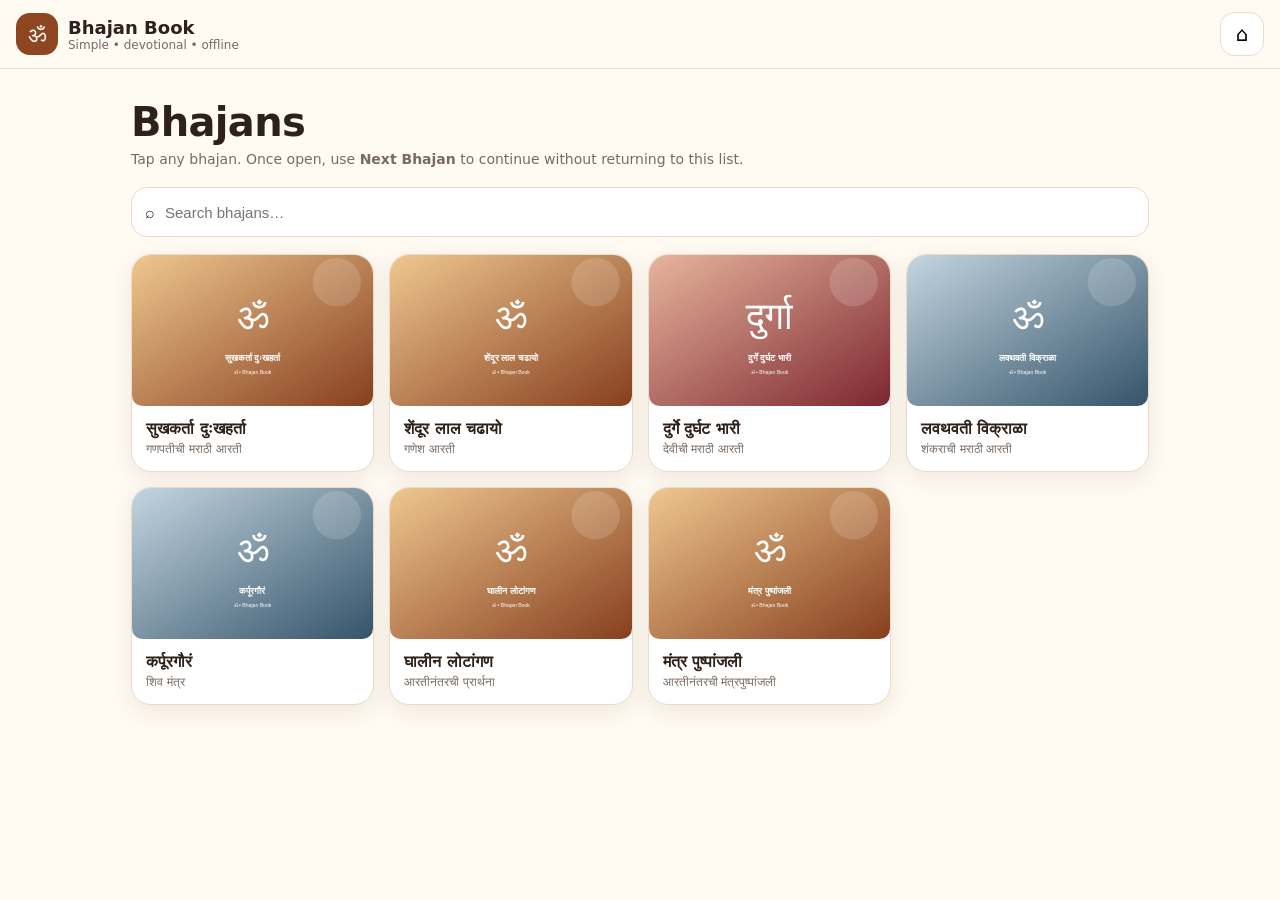
==== android/app/src/main/assets/index.html @ d3264f85 "Bundle Bhajan Book web app into Android APK" ====
<!doctype html>
<html lang="mr">
<head>
<meta charset="utf-8">
<meta name="viewport" content="width=device-width,initial-scale=1,viewport-fit=cover">
<meta name="theme-color" content="#7c3f1d">
<meta name="mobile-web-app-capable" content="yes">
<meta name="apple-mobile-web-app-capable" content="yes">
<meta name="apple-mobile-web-app-status-bar-style" content="default">
<meta name="apple-mobile-web-app-title" content="Bhajan Book">
<link rel="manifest" href="manifest.json">
<title>Bhajan Book</title>
<style>
:root{--bg:#fffaf2;--card:#fff;--text:#2d2119;--muted:#786b61;--accent:#954d22;--border:#eadccc}
*{box-sizing:border-box}
html,body{margin:0;background:var(--bg);color:var(--text);font-family:system-ui,-apple-system,"Segoe UI",sans-serif}
button,a{font:inherit}a{color:inherit;text-decoration:none}
.top{position:sticky;top:0;z-index:20;background:#fffaf2f2;backdrop-filter:blur(12px);border-bottom:1px solid var(--border);padding:12px 16px;display:flex;align-items:center;gap:10px}
.logo{width:42px;height:42px;border-radius:14px;background:#8d461f;color:#fff;display:grid;place-items:center;font-size:22px}
.brand{font-weight:800;font-size:18px}.sub{font-size:12px;color:var(--muted)}
.topHome{margin-left:auto;width:44px;height:44px;border:1px solid var(--border);background:#fff;border-radius:14px;font-size:20px;cursor:pointer}
main{max-width:1050px;margin:auto;padding:22px 16px 35px}.view{display:none}.view.active{display:block}
h1{font-size:clamp(27px,6vw,40px);margin:8px 0 6px;letter-spacing:-.7px}.intro{color:var(--muted);margin:0 0 20px;font-size:14px}
.search{height:50px;background:#fff;border:1px solid var(--border);border-radius:16px;display:flex;align-items:center;padding:0 13px;margin-bottom:17px}.search input{width:100%;border:0;outline:0;background:none;color:var(--text);font-size:15px;margin-left:8px}
.grid{display:grid;grid-template-columns:repeat(auto-fill,minmax(210px,1fr));gap:15px}.card{display:block;background:#fff;border:1px solid var(--border);border-radius:20px;overflow:hidden;box-shadow:0 7px 25px #4d301516;transition:transform .18s;cursor:pointer}.card:hover{transform:translateY(-2px)}.thumb{width:100%;aspect-ratio:16/10;display:block}.body{padding:13px 14px 15px}.title{font-weight:750;font-size:16px}.meta{font-size:12px;color:var(--muted);margin-top:4px}
.reader{max-width:800px;margin:auto}.readerTop{display:flex;align-items:center;gap:10px;margin-bottom:15px}.btn{min-height:44px;border:1px solid var(--border);background:#fff;border-radius:14px;padding:0 14px;color:var(--text);font-weight:700;cursor:pointer}.count{margin-left:auto;color:var(--muted);font-size:13px}
.panel{background:#fff;border:1px solid var(--border);border-radius:23px;overflow:hidden;box-shadow:0 8px 28px #4d301516}.content{padding:23px clamp(18px,5vw,40px) 30px}.content h2{font-size:clamp(26px,6vw,38px);margin:0 0 5px}.content .meta{font-size:13px;margin-bottom:14px}.lyrics{white-space:pre-line;font-family:"Noto Sans Devanagari","Nirmala UI",Mangal,serif;font-size:clamp(19px,3.8vw,24px);line-height:1.62}
.nav{position:sticky;bottom:0;padding:13px 0 calc(10px + env(safe-area-inset-bottom));background:linear-gradient(transparent,var(--bg) 30%);z-index:10}.navrow{display:grid;grid-template-columns:1fr 1.2fr 1fr;gap:8px}.nav button{min-height:52px;border:1px solid var(--border);border-radius:16px;background:#fff;color:var(--text);font-weight:750;cursor:pointer}.nav .next{background:var(--accent);color:#fff;border-color:var(--accent)}.nav button:disabled{opacity:.4;cursor:not-allowed}.hint{text-align:center;color:var(--muted);font-size:11px;margin-top:7px}
@media(max-width:600px){main{padding:14px 12px 24px}.grid{grid-template-columns:repeat(2,minmax(0,1fr));gap:10px}.card{border-radius:16px}.body{padding:10px}.title{font-size:14px}.readerTop{margin-bottom:10px}.content{padding:15px 15px 18px}.content h2{font-size:26px;margin-bottom:3px}.content .meta{margin-bottom:10px}.lyrics{font-size:18px;line-height:1.52}.nav{padding-top:9px}.nav button{font-size:12px;min-height:48px}}
@media(max-width:380px){.grid{grid-template-columns:1fr}}
</style>
</head>
<body>
<header class="top"><div class="logo">ॐ</div><div><div class="brand">Bhajan Book</div><div class="sub">Simple • devotional • offline</div></div><button class="topHome" id="homeBtn" type="button" aria-label="Bhajan list">⌂</button></header>
<main>
<section id="listView" class="view active"><h1>Bhajans</h1><p class="intro">Tap any bhajan. Once open, use <b>Next Bhajan</b> to continue without returning to this list.</p><label class="search">⌕<input id="search" type="search" placeholder="Search bhajans…" autocomplete="off"></label><div id="grid" class="grid"></div></section>
<section id="readerView" class="view"><div class="reader"><div class="readerTop"><button class="btn" id="backBtn" type="button">← All Bhajans</button><span id="count" class="count"></span></div><div class="panel"><div class="content"><h2 id="rtitle"></h2><div id="rmeta" class="meta"></div><div id="lyrics" class="lyrics"></div></div></div><div class="nav"><div class="navrow"><button id="prevBtn" type="button">← Previous</button><button id="nextBtn" class="next" type="button">Next Bhajan →</button><button id="listBtn" type="button">☰ List</button></div><div class="hint">Swipe left/right on the lyrics • Keyboard ← / → also works</div></div></div></section>
</main>
<script>
const bhajans=[{"title":"सुखकर्ता दुःखहर्ता","subtitle":"गणपतीची मराठी आरती","type":"ganesha","lyrics":"सुखकर्ता दुःखहर्ता वार्ता विघ्नाची ।\nनुरवी पुरवी प्रेम कृपा जयाची ॥\nसर्वांगी सुंदर उटी शेंदुराची ।\nकंठी झळके माळ मुक्ताफळांची ॥१॥\n\nजय देव जय देव जय मंगलमूर्ती ।\nदर्शनमात्रे मनकामना पुरती ॥\n\nरत्नखचित फरा तुज गौरीकुमरा ।\nचंदनाची उटी कुंकुमकेशरा ॥\nहिरेजडित मुकुट शोभतो बरा ।\nरुणझुणती नूपुरे चरणीं घागरिया ॥२॥\n\nजय देव जय देव जय मंगलमूर्ती ।\nदर्शनमात्रे मनकामना पुरती ॥\n\nलंबोदर पीतांबर फणीवरबंधना ।\nसरळ सोंड वक्रतुंड त्रिनयना ॥\nदास रामाचा वाट पाहे सदना ।\nसंकटी पावावे निर्वाणी रक्षावे सुरवरवंदना ॥३॥\n\nजय देव जय देव जय मंगलमूर्ती ।\nदर्शनमात्रे मनकामना पुरती ॥"},{"title":"शेंदूर लाल चढायो","subtitle":"गणेश आरती","type":"ganesha","lyrics":"शेंदुर लाल चढायो अच्छा गजमुख को ।\nदोंदिल लाल बिराजे सुत गौरीहर को ॥\nहाथ लिए गुडलड्डू सांई सुरवर को ।\nमहिमा कहे न जाय लागत हूँ पद को ॥१॥\n\nजय जय जी गणराज विद्यासुखदाता ।\nधन्य तुम्हारो दर्शन मेरा मन रमता ॥\n\nअष्टौ सिद्धि दासी संकट को बैरी ।\nविघ्नविनाशन मंगल मूरत अधिकारी ॥\nकोटीसूरजप्रकाश ऐसी छबी तेरी ।\nगंडस्थल मदमस्तक झूले शशिबिहारी ॥२॥\n\nजय जय जी गणराज विद्यासुखदाता ।\nधन्य तुम्हारो दर्शन मेरा मन रमता ॥\n\nभावभगत से कोई शरणागत आवे ।\nसंतत संपत सबही भरपूर पावे ॥\nऐसे तुम महाराज मोको अति भावे ।\nगोसावीनंदन निशिदिन गुण गावे ॥३॥\n\nजय जय जी गणराज विद्यासुखदाता ।\nधन्य तुम्हारो दर्शन मेरा मन रमता ॥"},{"title":"दुर्गे दुर्घट भारी","subtitle":"देवीची मराठी आरती","type":"durga","lyrics":"दुर्गे दुर्घट भारी तुजविण संसारी ।\nअनाथनाथे अंबे करुणा विस्तारी ॥\nवारी वारीं जन्ममरणाते वारी ।\nहारी पडलो आता संकट नीवारी ॥१॥\n\nजय देवी जय देवी महिषासुरमथनी ।\nसुरवरईश्वरवरदे तारक संजीवनी ॥\n\nत्रिभुवनी भुवनी पाहतां तुज ऐसे नाही ।\nचारी श्रमले परंतु न बोलवे काही ॥\nसाही विवाद करितां पडिले प्रवाही ।\nते तूं भक्तालागी पावसि लवलाही ॥२॥\n\nजय देवी जय देवी महिषासुरमथनी ।\nसुरवरईश्वरवरदे तारक संजीवनी ॥\n\nप्रसन्न वदने प्रसन्न होसी निजदासां ।\nक्लेशापासूनि सोडी तोडी भवपाशा ॥\nअंबे तुजवांचून कोण पुरविल आशा ।\nनरहरि तल्लीन झाला पदपंकजलेशा ॥३॥\n\nजय देवी जय देवी महिषासुरमथनी ।\nसुरवरईश्वरवरदे तारक संजीवनी ॥"},{"title":"लवथवती विक्राळा","subtitle":"शंकराची मराठी आरती","type":"shiva","lyrics":"लवथवती विक्राळा ब्रह्मांडी माळा ।\nवीषें कंठ काळा त्रिनेत्रीं ज्वाळा ॥\nलावण्यसुंदर मस्तकीं बाळा ।\nतेथुनियां जल निर्मळ वाहे झुळझुळां ॥१॥\n\nजय देव जय देव जय श्रीशंकरा ।\nआरती ओवाळूं तुज कर्पूरगौरा ॥\n\nकर्पूरगौरा भोळा नयनीं विशाळा ।\nअर्धांगीं पार्वती सुमनांच्या माळा ॥\nविभुतीचें उधळण शितिकंठ नीळा ।\nऐसा शंकर शोभे उमावेल्हाळा ॥२॥\n\nजय देव जय देव जय श्रीशंकरा ।\nआरती ओवाळूं तुज कर्पूरगौरा ॥\n\nदेवीं दैत्य सागरमंथन पै केलें ।\nत्यामाजीं जें अवचित हळाहळ उठिलें ॥\nतें त्वां असुरपणें प्राशन केलें ।\nनीळकंठ नाम प्रसिद्ध झालें ॥३॥\n\nजय देव जय देव जय श्रीशंकरा ।\nआरती ओवाळूं तुज कर्पूरगौरा ॥\n\nव्याघ्रांबर फणिवरधर सुंदर मदनारी ।\nपंचानन मनमोहन मुनिजनसुखकारी ॥\nशतकोटीचें बीज वाचे उच्चारी ।\nरघुकुळटिळक रामदासा अंतरीं ॥४॥\n\nजय देव जय देव जय श्रीशंकरा ।\nआरती ओवाळूं तुज कर्पूरगौरा ॥"},{"title":"कर्पूरगौरं","subtitle":"शिव मंत्र","type":"shiva","lyrics":"कर्पूरगौरं करुणावतारं ।\nसंसारसारं भुजगेन्द्रहारम् ॥\nसदावसन्तं हृदयारविन्दे ।\nभवं भवानीसहितं नमामि ॥"},{"title":"घालीन लोटांगण","subtitle":"आरतीनंतरची प्रार्थना","type":"ganesha","lyrics":"घालीन लोटांगण वंदीन चरण ।\nडोळ्यांनी पाहिन रूप तुझे ॥\nप्रेमें आलिंगीन आनंदे पूजीन ।\nभावे ओवाळीन म्हणे नामा ॥१॥\n\nत्वमेव माता च पिता त्वमेव ।\nत्वमेव बंधुश्च सखा त्वमेव ॥\nत्वमेव विद्या द्रविणं त्वमेव ।\nत्वमेव सर्वं मम देवदेव ॥२॥\n\nकायेन वाचा मनसेंद्रियैर्वा ।\nबुद्ध्यात्मना वा प्रकृतिस्वभावात् ॥\nकरोमि यद्यत् सकलं परस्मै ।\nनारायणायेति समर्पयामि ॥३॥\n\nअच्युतं केशवं रामनारायणम् ।\nकृष्णदामोदरं वासुदेवं भजे ॥\nश्रीधरं माधवं गोपिकावल्लभम् ।\nजानकीनायकं रामचंद्रं भजे ॥४॥\n\nहरे राम हरे राम राम राम हरे हरे ।\nहरे कृष्ण हरे कृष्ण कृष्ण कृष्ण हरे हरे ॥\n\nमंगलमूर्ती मोरया ।\nगणपती बाप्पा मोरया ॥"},{"title":"मंत्र पुष्पांजली","subtitle":"आरतीनंतरची मंत्रपुष्पांजली","type":"ganesha","lyrics":"ॐ यज्ञेन यज्ञमयजन्त देवास्तानि धर्माणि प्रथमान्यासन् ।\nते ह नाकं महिमानः सचन्त यत्र पूर्वे साध्याः सन्ति देवाः ॥१॥\n\nॐ राजाधिराजाय प्रसह्यसाहिने ।\nनमो वयं वैश्रवणाय कुर्महे ॥\nस मे कामान् कामकामाय मह्यं ।\nकामेश्वरो वैश्रवणो ददातु ॥\nकुबेराय वैश्रवणाय महाराजाय नमः ॥२॥\n\nॐ स्वस्ति साम्राज्यं भौज्यं स्वाराज्यं ।\nवैराज्यं पारमेष्ठ्यं राज्यं महाराज्यमाधिपत्यमयं ॥\nसमंतपर्यायी स्यात् सार्वभौमः सार्वायुषः ।\nआंतादापरार्धात् पृथिव्यै समुद्रपर्यंताया एकराळिति ॥३॥\n\nतदप्येषः श्लोकोऽभिगीतो ।\nमरुतः परिवेष्टारो मरुतस्यावसन् गृहे ॥\nआविक्षितस्य कामप्रेर्विश्वेदेवाः सभासद इति ॥४॥\n\nॐ एकदन्ताय विद्महे ।\nवक्रतुण्डाय धीमहि ॥\nतन्नो दंती प्रचोदयात् ॥\n\nमंत्रपुष्पांजली समर्पयामि ॥"}];

function esc(s){return String(s).replace(/[&<>"]/g,c=>({"&":"&amp;","<":"&lt;",">":"&gt;",'"':"&quot;"}[c]))}
function thumb(type,title){const p={ganesha:["#efc78f","#873f1e","ॐ"],durga:["#e7b59c","#7d2630","दुर्गा"],shiva:["#c3d5e0","#35546a","ॐ"]}[type]||["#efc78f","#873f1e","ॐ"];const svg='<svg xmlns="http://www.w3.org/2000/svg" viewBox="0 0 800 500"><defs><linearGradient id="g" x1="0" y1="0" x2="1" y2="1"><stop stop-color="'+p[0]+'"/><stop offset="1" stop-color="'+p[1]+'"/></linearGradient></defs><rect width="800" height="500" rx="35" fill="url(#g)"/><circle cx="680" cy="90" r="80" fill="#fff" opacity=".15"/><text x="400" y="245" text-anchor="middle" font-size="125" font-family="serif" fill="#fff">'+p[2]+'</text><text x="400" y="350" text-anchor="middle" font-size="31" font-family="Arial" font-weight="700" fill="#fff">'+esc(title)+'</text><text x="400" y="395" text-anchor="middle" font-size="17" font-family="Arial" fill="#fff">ॐ • Bhajan Book</text></svg>';return "data:image/svg+xml;charset=UTF-8,"+encodeURIComponent(svg)}

const listView=document.getElementById("listView"),readerView=document.getElementById("readerView"),grid=document.getElementById("grid"),search=document.getElementById("search");let current=0;
function renderList(){const q=search.value.trim().toLowerCase();grid.innerHTML="";bhajans.forEach((b,i)=>{if(q&&!((b.title+" "+b.subtitle).toLowerCase().includes(q)))return;const a=document.createElement("a");a.className="card";a.href="#b"+i;a.innerHTML='<img class="thumb" src="'+thumb(b.type,b.title)+'" alt="'+esc(b.title)+'"><div class="body"><div class="title">'+esc(b.title)+'</div><div class="meta">'+esc(b.subtitle)+'</div></div>';grid.appendChild(a)})}
function openReader(i){current=i;const b=bhajans[i];document.getElementById("rtitle").textContent=b.title;document.getElementById("rmeta").textContent=b.subtitle;document.getElementById("lyrics").textContent=b.lyrics;document.getElementById("count").textContent=(i+1)+" / "+bhajans.length;document.getElementById("prevBtn").disabled=i===0;document.getElementById("nextBtn").disabled=i===bhajans.length-1;listView.classList.remove("active");readerView.classList.add("active");window.scrollTo(0,0)}
function showHash(){const m=location.hash.match(/^#b(\d+)$/);if(m){const i=Number(m[1]);if(i>=0&&i<bhajans.length)openReader(i);else location.hash=""}else{readerView.classList.remove("active");listView.classList.add("active");window.scrollTo(0,0)}}
function go(delta){const i=current+delta;if(i>=0&&i<bhajans.length)location.hash="#b"+i}
document.getElementById("homeBtn").onclick=()=>location.hash="";document.getElementById("backBtn").onclick=()=>location.hash="";document.getElementById("listBtn").onclick=()=>location.hash="";document.getElementById("prevBtn").onclick=()=>go(-1);document.getElementById("nextBtn").onclick=()=>go(1);search.oninput=renderList;window.addEventListener("hashchange",showHash);
let sx=0;document.getElementById("lyrics").addEventListener("touchstart",e=>sx=e.changedTouches[0].screenX,{passive:true});document.getElementById("lyrics").addEventListener("touchend",e=>{const d=e.changedTouches[0].screenX-sx;if(Math.abs(d)>70)go(d<0?1:-1)},{passive:true});
document.addEventListener("keydown",e=>{if(!readerView.classList.contains("active"))return;if(e.key==="ArrowRight")go(1);if(e.key==="ArrowLeft")go(-1);if(e.key==="Escape")location.hash=""});renderList();showHash();
</script>
<script>if("serviceWorker"in navigator){window.addEventListener("load",()=>navigator.serviceWorker.register("./sw.js"))}</script>
</body></html>
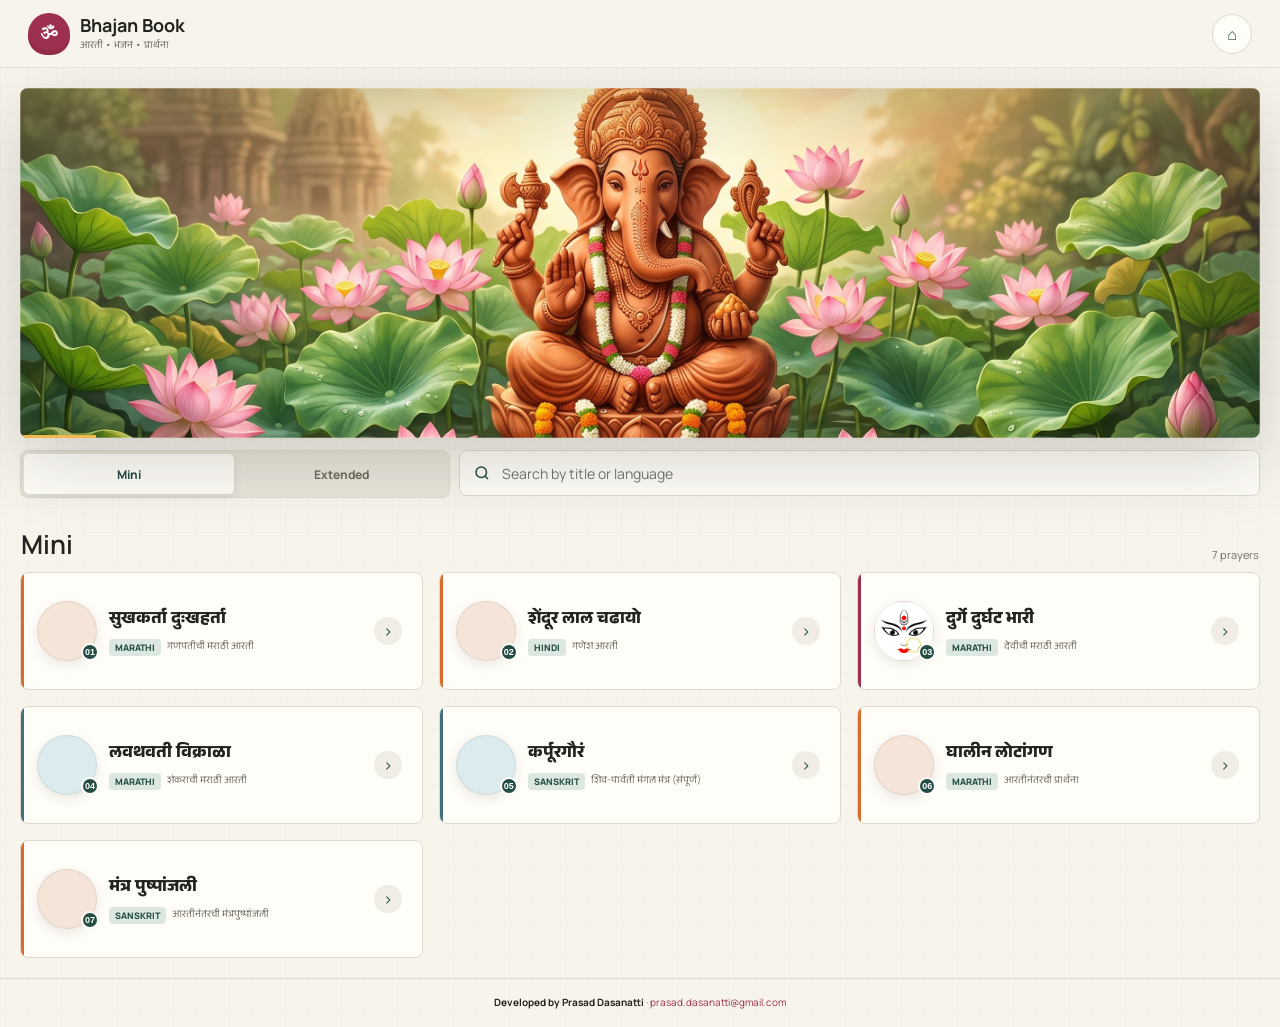
==== commit f1fdd52e: "revamped the UI/UX" ====
--- a/android/app/src/main/assets/index.html
+++ b/android/app/src/main/assets/index.html
@@ -1,55 +1,83 @@
 <!doctype html>
 <html lang="mr">
-<head>
-<meta charset="utf-8">
-<meta name="viewport" content="width=device-width,initial-scale=1,viewport-fit=cover">
-<meta name="theme-color" content="#7c3f1d">
-<meta name="mobile-web-app-capable" content="yes">
-<meta name="apple-mobile-web-app-capable" content="yes">
-<meta name="apple-mobile-web-app-status-bar-style" content="default">
-<meta name="apple-mobile-web-app-title" content="Bhajan Book">
-<link rel="manifest" href="manifest.json">
-<title>Bhajan Book</title>
-<style>
-:root{--bg:#fffaf2;--card:#fff;--text:#2d2119;--muted:#786b61;--accent:#954d22;--border:#eadccc}
-*{box-sizing:border-box}
-html,body{margin:0;background:var(--bg);color:var(--text);font-family:system-ui,-apple-system,"Segoe UI",sans-serif}
-button,a{font:inherit}a{color:inherit;text-decoration:none}
-.top{position:sticky;top:0;z-index:20;background:#fffaf2f2;backdrop-filter:blur(12px);border-bottom:1px solid var(--border);padding:12px 16px;display:flex;align-items:center;gap:10px}
-.logo{width:42px;height:42px;border-radius:14px;background:#8d461f;color:#fff;display:grid;place-items:center;font-size:22px}
-.brand{font-weight:800;font-size:18px}.sub{font-size:12px;color:var(--muted)}
-.topHome{margin-left:auto;width:44px;height:44px;border:1px solid var(--border);background:#fff;border-radius:14px;font-size:20px;cursor:pointer}
-main{max-width:1050px;margin:auto;padding:22px 16px 35px}.view{display:none}.view.active{display:block}
-h1{font-size:clamp(27px,6vw,40px);margin:8px 0 6px;letter-spacing:-.7px}.intro{color:var(--muted);margin:0 0 20px;font-size:14px}
-.search{height:50px;background:#fff;border:1px solid var(--border);border-radius:16px;display:flex;align-items:center;padding:0 13px;margin-bottom:17px}.search input{width:100%;border:0;outline:0;background:none;color:var(--text);font-size:15px;margin-left:8px}
-.grid{display:grid;grid-template-columns:repeat(auto-fill,minmax(210px,1fr));gap:15px}.card{display:block;background:#fff;border:1px solid var(--border);border-radius:20px;overflow:hidden;box-shadow:0 7px 25px #4d301516;transition:transform .18s;cursor:pointer}.card:hover{transform:translateY(-2px)}.thumb{width:100%;aspect-ratio:16/10;display:block}.body{padding:13px 14px 15px}.title{font-weight:750;font-size:16px}.meta{font-size:12px;color:var(--muted);margin-top:4px}
-.reader{max-width:800px;margin:auto}.readerTop{display:flex;align-items:center;gap:10px;margin-bottom:15px}.btn{min-height:44px;border:1px solid var(--border);background:#fff;border-radius:14px;padding:0 14px;color:var(--text);font-weight:700;cursor:pointer}.count{margin-left:auto;color:var(--muted);font-size:13px}
-.panel{background:#fff;border:1px solid var(--border);border-radius:23px;overflow:hidden;box-shadow:0 8px 28px #4d301516}.content{padding:23px clamp(18px,5vw,40px) 30px}.content h2{font-size:clamp(26px,6vw,38px);margin:0 0 5px}.content .meta{font-size:13px;margin-bottom:14px}.lyrics{white-space:pre-line;font-family:"Noto Sans Devanagari","Nirmala UI",Mangal,serif;font-size:clamp(19px,3.8vw,24px);line-height:1.62}
-.nav{position:sticky;bottom:0;padding:13px 0 calc(10px + env(safe-area-inset-bottom));background:linear-gradient(transparent,var(--bg) 30%);z-index:10}.navrow{display:grid;grid-template-columns:1fr 1.2fr 1fr;gap:8px}.nav button{min-height:52px;border:1px solid var(--border);border-radius:16px;background:#fff;color:var(--text);font-weight:750;cursor:pointer}.nav .next{background:var(--accent);color:#fff;border-color:var(--accent)}.nav button:disabled{opacity:.4;cursor:not-allowed}.hint{text-align:center;color:var(--muted);font-size:11px;margin-top:7px}
-@media(max-width:600px){main{padding:14px 12px 24px}.grid{grid-template-columns:repeat(2,minmax(0,1fr));gap:10px}.card{border-radius:16px}.body{padding:10px}.title{font-size:14px}.readerTop{margin-bottom:10px}.content{padding:15px 15px 18px}.content h2{font-size:26px;margin-bottom:3px}.content .meta{margin-bottom:10px}.lyrics{font-size:18px;line-height:1.52}.nav{padding-top:9px}.nav button{font-size:12px;min-height:48px}}
-@media(max-width:380px){.grid{grid-template-columns:1fr}}
-</style>
-</head>
-<body>
-<header class="top"><div class="logo">ॐ</div><div><div class="brand">Bhajan Book</div><div class="sub">Simple • devotional • offline</div></div><button class="topHome" id="homeBtn" type="button" aria-label="Bhajan list">⌂</button></header>
-<main>
-<section id="listView" class="view active"><h1>Bhajans</h1><p class="intro">Tap any bhajan. Once open, use <b>Next Bhajan</b> to continue without returning to this list.</p><label class="search">⌕<input id="search" type="search" placeholder="Search bhajans…" autocomplete="off"></label><div id="grid" class="grid"></div></section>
-<section id="readerView" class="view"><div class="reader"><div class="readerTop"><button class="btn" id="backBtn" type="button">← All Bhajans</button><span id="count" class="count"></span></div><div class="panel"><div class="content"><h2 id="rtitle"></h2><div id="rmeta" class="meta"></div><div id="lyrics" class="lyrics"></div></div></div><div class="nav"><div class="navrow"><button id="prevBtn" type="button">← Previous</button><button id="nextBtn" class="next" type="button">Next Bhajan →</button><button id="listBtn" type="button">☰ List</button></div><div class="hint">Swipe left/right on the lyrics • Keyboard ← / → also works</div></div></div></section>
-</main>
-<script>
-const bhajans=[{"title":"सुखकर्ता दुःखहर्ता","subtitle":"गणपतीची मराठी आरती","type":"ganesha","lyrics":"सुखकर्ता दुःखहर्ता वार्ता विघ्नाची ।\nनुरवी पुरवी प्रेम कृपा जयाची ॥\nसर्वांगी सुंदर उटी शेंदुराची ।\nकंठी झळके माळ मुक्ताफळांची ॥१॥\n\nजय देव जय देव जय मंगलमूर्ती ।\nदर्शनमात्रे मनकामना पुरती ॥\n\nरत्नखचित फरा तुज गौरीकुमरा ।\nचंदनाची उटी कुंकुमकेशरा ॥\nहिरेजडित मुकुट शोभतो बरा ।\nरुणझुणती नूपुरे चरणीं घागरिया ॥२॥\n\nजय देव जय देव जय मंगलमूर्ती ।\nदर्शनमात्रे मनकामना पुरती ॥\n\nलंबोदर पीतांबर फणीवरबंधना ।\nसरळ सोंड वक्रतुंड त्रिनयना ॥\nदास रामाचा वाट पाहे सदना ।\nसंकटी पावावे निर्वाणी रक्षावे सुरवरवंदना ॥३॥\n\nजय देव जय देव जय मंगलमूर्ती ।\nदर्शनमात्रे मनकामना पुरती ॥"},{"title":"शेंदूर लाल चढायो","subtitle":"गणेश आरती","type":"ganesha","lyrics":"शेंदुर लाल चढायो अच्छा गजमुख को ।\nदोंदिल लाल बिराजे सुत गौरीहर को ॥\nहाथ लिए गुडलड्डू सांई सुरवर को ।\nमहिमा कहे न जाय लागत हूँ पद को ॥१॥\n\nजय जय जी गणराज विद्यासुखदाता ।\nधन्य तुम्हारो दर्शन मेरा मन रमता ॥\n\nअष्टौ सिद्धि दासी संकट को बैरी ।\nविघ्नविनाशन मंगल मूरत अधिकारी ॥\nकोटीसूरजप्रकाश ऐसी छबी तेरी ।\nगंडस्थल मदमस्तक झूले शशिबिहारी ॥२॥\n\nजय जय जी गणराज विद्यासुखदाता ।\nधन्य तुम्हारो दर्शन मेरा मन रमता ॥\n\nभावभगत से कोई शरणागत आवे ।\nसंतत संपत सबही भरपूर पावे ॥\nऐसे तुम महाराज मोको अति भावे ।\nगोसावीनंदन निशिदिन गुण गावे ॥३॥\n\nजय जय जी गणराज विद्यासुखदाता ।\nधन्य तुम्हारो दर्शन मेरा मन रमता ॥"},{"title":"दुर्गे दुर्घट भारी","subtitle":"देवीची मराठी आरती","type":"durga","lyrics":"दुर्गे दुर्घट भारी तुजविण संसारी ।\nअनाथनाथे अंबे करुणा विस्तारी ॥\nवारी वारीं जन्ममरणाते वारी ।\nहारी पडलो आता संकट नीवारी ॥१॥\n\nजय देवी जय देवी महिषासुरमथनी ।\nसुरवरईश्वरवरदे तारक संजीवनी ॥\n\nत्रिभुवनी भुवनी पाहतां तुज ऐसे नाही ।\nचारी श्रमले परंतु न बोलवे काही ॥\nसाही विवाद करितां पडिले प्रवाही ।\nते तूं भक्तालागी पावसि लवलाही ॥२॥\n\nजय देवी जय देवी महिषासुरमथनी ।\nसुरवरईश्वरवरदे तारक संजीवनी ॥\n\nप्रसन्न वदने प्रसन्न होसी निजदासां ।\nक्लेशापासूनि सोडी तोडी भवपाशा ॥\nअंबे तुजवांचून कोण पुरविल आशा ।\nनरहरि तल्लीन झाला पदपंकजलेशा ॥३॥\n\nजय देवी जय देवी महिषासुरमथनी ।\nसुरवरईश्वरवरदे तारक संजीवनी ॥"},{"title":"लवथवती विक्राळा","subtitle":"शंकराची मराठी आरती","type":"shiva","lyrics":"लवथवती विक्राळा ब्रह्मांडी माळा ।\nवीषें कंठ काळा त्रिनेत्रीं ज्वाळा ॥\nलावण्यसुंदर मस्तकीं बाळा ।\nतेथुनियां जल निर्मळ वाहे झुळझुळां ॥१॥\n\nजय देव जय देव जय श्रीशंकरा ।\nआरती ओवाळूं तुज कर्पूरगौरा ॥\n\nकर्पूरगौरा भोळा नयनीं विशाळा ।\nअर्धांगीं पार्वती सुमनांच्या माळा ॥\nविभुतीचें उधळण शितिकंठ नीळा ।\nऐसा शंकर शोभे उमावेल्हाळा ॥२॥\n\nजय देव जय देव जय श्रीशंकरा ।\nआरती ओवाळूं तुज कर्पूरगौरा ॥\n\nदेवीं दैत्य सागरमंथन पै केलें ।\nत्यामाजीं जें अवचित हळाहळ उठिलें ॥\nतें त्वां असुरपणें प्राशन केलें ।\nनीळकंठ नाम प्रसिद्ध झालें ॥३॥\n\nजय देव जय देव जय श्रीशंकरा ।\nआरती ओवाळूं तुज कर्पूरगौरा ॥\n\nव्याघ्रांबर फणिवरधर सुंदर मदनारी ।\nपंचानन मनमोहन मुनिजनसुखकारी ॥\nशतकोटीचें बीज वाचे उच्चारी ।\nरघुकुळटिळक रामदासा अंतरीं ॥४॥\n\nजय देव जय देव जय श्रीशंकरा ।\nआरती ओवाळूं तुज कर्पूरगौरा ॥"},{"title":"कर्पूरगौरं","subtitle":"शिव मंत्र","type":"shiva","lyrics":"कर्पूरगौरं करुणावतारं ।\nसंसारसारं भुजगेन्द्रहारम् ॥\nसदावसन्तं हृदयारविन्दे ।\nभवं भवानीसहितं नमामि ॥"},{"title":"घालीन लोटांगण","subtitle":"आरतीनंतरची प्रार्थना","type":"ganesha","lyrics":"घालीन लोटांगण वंदीन चरण ।\nडोळ्यांनी पाहिन रूप तुझे ॥\nप्रेमें आलिंगीन आनंदे पूजीन ।\nभावे ओवाळीन म्हणे नामा ॥१॥\n\nत्वमेव माता च पिता त्वमेव ।\nत्वमेव बंधुश्च सखा त्वमेव ॥\nत्वमेव विद्या द्रविणं त्वमेव ।\nत्वमेव सर्वं मम देवदेव ॥२॥\n\nकायेन वाचा मनसेंद्रियैर्वा ।\nबुद्ध्यात्मना वा प्रकृतिस्वभावात् ॥\nकरोमि यद्यत् सकलं परस्मै ।\nनारायणायेति समर्पयामि ॥३॥\n\nअच्युतं केशवं रामनारायणम् ।\nकृष्णदामोदरं वासुदेवं भजे ॥\nश्रीधरं माधवं गोपिकावल्लभम् ।\nजानकीनायकं रामचंद्रं भजे ॥४॥\n\nहरे राम हरे राम राम राम हरे हरे ।\nहरे कृष्ण हरे कृष्ण कृष्ण कृष्ण हरे हरे ॥\n\nमंगलमूर्ती मोरया ।\nगणपती बाप्पा मोरया ॥"},{"title":"मंत्र पुष्पांजली","subtitle":"आरतीनंतरची मंत्रपुष्पांजली","type":"ganesha","lyrics":"ॐ यज्ञेन यज्ञमयजन्त देवास्तानि धर्माणि प्रथमान्यासन् ।\nते ह नाकं महिमानः सचन्त यत्र पूर्वे साध्याः सन्ति देवाः ॥१॥\n\nॐ राजाधिराजाय प्रसह्यसाहिने ।\nनमो वयं वैश्रवणाय कुर्महे ॥\nस मे कामान् कामकामाय मह्यं ।\nकामेश्वरो वैश्रवणो ददातु ॥\nकुबेराय वैश्रवणाय महाराजाय नमः ॥२॥\n\nॐ स्वस्ति साम्राज्यं भौज्यं स्वाराज्यं ।\nवैराज्यं पारमेष्ठ्यं राज्यं महाराज्यमाधिपत्यमयं ॥\nसमंतपर्यायी स्यात् सार्वभौमः सार्वायुषः ।\nआंतादापरार्धात् पृथिव्यै समुद्रपर्यंताया एकराळिति ॥३॥\n\nतदप्येषः श्लोकोऽभिगीतो ।\nमरुतः परिवेष्टारो मरुतस्यावसन् गृहे ॥\nआविक्षितस्य कामप्रेर्विश्वेदेवाः सभासद इति ॥४॥\n\nॐ एकदन्ताय विद्महे ।\nवक्रतुण्डाय धीमहि ॥\nतन्नो दंती प्रचोदयात् ॥\n\nमंत्रपुष्पांजली समर्पयामि ॥"}];
-
-function esc(s){return String(s).replace(/[&<>"]/g,c=>({"&":"&amp;","<":"&lt;",">":"&gt;",'"':"&quot;"}[c]))}
-function thumb(type,title){const p={ganesha:["#efc78f","#873f1e","ॐ"],durga:["#e7b59c","#7d2630","दुर्गा"],shiva:["#c3d5e0","#35546a","ॐ"]}[type]||["#efc78f","#873f1e","ॐ"];const svg='<svg xmlns="http://www.w3.org/2000/svg" viewBox="0 0 800 500"><defs><linearGradient id="g" x1="0" y1="0" x2="1" y2="1"><stop stop-color="'+p[0]+'"/><stop offset="1" stop-color="'+p[1]+'"/></linearGradient></defs><rect width="800" height="500" rx="35" fill="url(#g)"/><circle cx="680" cy="90" r="80" fill="#fff" opacity=".15"/><text x="400" y="245" text-anchor="middle" font-size="125" font-family="serif" fill="#fff">'+p[2]+'</text><text x="400" y="350" text-anchor="middle" font-size="31" font-family="Arial" font-weight="700" fill="#fff">'+esc(title)+'</text><text x="400" y="395" text-anchor="middle" font-size="17" font-family="Arial" fill="#fff">ॐ • Bhajan Book</text></svg>';return "data:image/svg+xml;charset=UTF-8,"+encodeURIComponent(svg)}
-
-const listView=document.getElementById("listView"),readerView=document.getElementById("readerView"),grid=document.getElementById("grid"),search=document.getElementById("search");let current=0;
-function renderList(){const q=search.value.trim().toLowerCase();grid.innerHTML="";bhajans.forEach((b,i)=>{if(q&&!((b.title+" "+b.subtitle).toLowerCase().includes(q)))return;const a=document.createElement("a");a.className="card";a.href="#b"+i;a.innerHTML='<img class="thumb" src="'+thumb(b.type,b.title)+'" alt="'+esc(b.title)+'"><div class="body"><div class="title">'+esc(b.title)+'</div><div class="meta">'+esc(b.subtitle)+'</div></div>';grid.appendChild(a)})}
-function openReader(i){current=i;const b=bhajans[i];document.getElementById("rtitle").textContent=b.title;document.getElementById("rmeta").textContent=b.subtitle;document.getElementById("lyrics").textContent=b.lyrics;document.getElementById("count").textContent=(i+1)+" / "+bhajans.length;document.getElementById("prevBtn").disabled=i===0;document.getElementById("nextBtn").disabled=i===bhajans.length-1;listView.classList.remove("active");readerView.classList.add("active");window.scrollTo(0,0)}
-function showHash(){const m=location.hash.match(/^#b(\d+)$/);if(m){const i=Number(m[1]);if(i>=0&&i<bhajans.length)openReader(i);else location.hash=""}else{readerView.classList.remove("active");listView.classList.add("active");window.scrollTo(0,0)}}
-function go(delta){const i=current+delta;if(i>=0&&i<bhajans.length)location.hash="#b"+i}
-document.getElementById("homeBtn").onclick=()=>location.hash="";document.getElementById("backBtn").onclick=()=>location.hash="";document.getElementById("listBtn").onclick=()=>location.hash="";document.getElementById("prevBtn").onclick=()=>go(-1);document.getElementById("nextBtn").onclick=()=>go(1);search.oninput=renderList;window.addEventListener("hashchange",showHash);
-let sx=0;document.getElementById("lyrics").addEventListener("touchstart",e=>sx=e.changedTouches[0].screenX,{passive:true});document.getElementById("lyrics").addEventListener("touchend",e=>{const d=e.changedTouches[0].screenX-sx;if(Math.abs(d)>70)go(d<0?1:-1)},{passive:true});
-document.addEventListener("keydown",e=>{if(!readerView.classList.contains("active"))return;if(e.key==="ArrowRight")go(1);if(e.key==="ArrowLeft")go(-1);if(e.key==="Escape")location.hash=""});renderList();showHash();
-</script>
-<script>if("serviceWorker"in navigator){window.addEventListener("load",()=>navigator.serviceWorker.register("./sw.js"))}</script>
-</body></html>+	<head>
+		<meta charset="utf-8" />
+		<meta name="viewport" content="width=device-width,initial-scale=1,viewport-fit=cover" />
+		<meta name="theme-color" content="#7c3f1d" />
+		<meta name="mobile-web-app-capable" content="yes" />
+		<meta name="apple-mobile-web-app-capable" content="yes" />
+		<meta name="apple-mobile-web-app-status-bar-style" content="default" />
+		<meta name="apple-mobile-web-app-title" content="Bhajan Book" />
+		<meta name="description" content="A peaceful, offline-ready Marathi devotional bhajan and aarti book." />
+		<link rel="manifest" href="manifest.json" />
+		<link rel="stylesheet" href="css/app.css" />
+		<title>Bhajan Book</title>
+	</head>
+	<body>
+		<header class="top">
+			<div class="logo" aria-hidden="true">ॐ</div>
+			<div>
+				<div class="brand">Bhajan Book</div>
+				<div class="sub">आरती • भजन • प्रार्थना</div>
+			</div>
+			<button class="topHome" id="homeBtn" type="button" aria-label="Go to bhajan list" title="Bhajan list">⌂</button>
+		</header>
+		<main>
+			<section id="listView" class="view active">
+				<div class="hero" role="img" aria-label="Lord Ganesha seated among lotus flowers">
+					<h1 class="visuallyHidden">Bhajans, aartis and prayers</h1>
+				</div>
+				<div class="collectionBar">
+					<div id="versionTabs" class="versionTabs" role="tablist" aria-label="Bhajan collection version"></div>
+					<label class="search">
+						<svg viewBox="0 0 24 24" fill="none" stroke="currentColor" stroke-width="2" aria-hidden="true">
+							<circle cx="11" cy="11" r="7"></circle>
+							<path d="m20 20-4-4"></path>
+						</svg>
+						<input id="search" type="search" placeholder="Search by title or language" autocomplete="off" aria-label="Search bhajans" />
+					</label>
+				</div>
+				<div class="sectionHead">
+					<h2 id="collectionName">Current collection</h2>
+					<span id="collectionCount" class="collectionCount" aria-live="polite"></span>
+				</div>
+				<div id="grid" class="grid"></div>
+			</section>
+			<section id="readerView" class="view">
+				<div class="reader">
+					<div class="readerTop">
+						<button class="btn" id="backBtn" type="button">← All Bhajans</button>
+						<span id="count" class="count"></span>
+					</div>
+					<div class="readerLayout">
+						<div id="readerArt" class="readerArt" aria-hidden="true"></div>
+						<div class="panel">
+							<div class="content">
+								<div class="invocation" aria-hidden="true">॥ श्री ॥</div>
+								<h2 id="rtitle"></h2>
+								<div id="rmeta" class="meta"></div>
+								<div id="lyrics" class="lyrics"></div>
+							</div>
+						</div>
+					</div>
+					<div class="nav">
+						<div class="navrow">
+							<button id="prevBtn" type="button">← Previous</button>
+							<button id="nextBtn" class="next" type="button">Next Bhajan →</button>
+							<button id="listBtn" type="button">☰ List</button>
+						</div>
+						<div class="hint">Swipe left/right on the lyrics • Keyboard ← / → also works</div>
+					</div>
+				</div>
+			</section>
+		</main>
+		<footer class="appFooter">
+			<span class="devName">Developed by Prasad Dasanatti</span>
+			· <a href="mailto:prasad.dasanatti@gmail.com">prasad.dasanatti@gmail.com</a>
+		</footer>
+		<script src="js/bhajans.js"></script>
+		<script src="js/ui.js"></script>
+		<script src="js/navigation.js"></script>
+		<script src="js/app.js"></script>
+	</body>
+</html>
--- a/android/app/src/main/assets/css/app.css
+++ b/android/app/src/main/assets/css/app.css
@@ -0,0 +1,773 @@
+@font-face {
+	font-family: "Manrope";
+	src: url("../assets/fonts/manrope-latin.woff2") format("woff2");
+	font-style: normal;
+	font-weight: 200 800;
+	font-display: swap;
+}
+
+@font-face {
+	font-family: "Anek Devanagari";
+	src: url("../assets/fonts/anek-devanagari.woff2") format("woff2");
+	font-style: normal;
+	font-weight: 100 800;
+	font-display: swap;
+}
+
+@font-face {
+	font-family: "Tiro Devanagari Marathi";
+	src: url("../assets/fonts/tiro-marathi-devanagari.woff2") format("woff2");
+	font-style: normal;
+	font-weight: 400;
+	font-display: swap;
+	unicode-range: U+0900-097F, U+1CD0-1CFF, U+A8E0-A8FF;
+}
+
+@font-face {
+	font-family: "Tiro Devanagari Marathi";
+	src: url("../assets/fonts/tiro-marathi-latin.woff2") format("woff2");
+	font-style: normal;
+	font-weight: 400;
+	font-display: swap;
+	unicode-range: U+0000-024F;
+}
+
+:root {
+	--font-ui: "Manrope", "Anek Devanagari", "Nirmala UI", sans-serif;
+	--font-devanagari: "Anek Devanagari", "Nirmala UI", sans-serif;
+	--font-reading: "Tiro Devanagari Marathi", "Nirmala UI", serif;
+	--canvas: #f7f4ec;
+	--paper: #fffdf8;
+	--ink: #24231f;
+	--muted: #706c62;
+	--line: #ded9cc;
+	--saffron: #d96c2b;
+	--saffron-deep: #9f3f1f;
+	--marigold: #f2b84b;
+	--lotus: #9d2f4f;
+	--forest: #244d44;
+	--forest-soft: #dce8df;
+	--safe-top: env(safe-area-inset-top, 0px);
+	--safe-bottom: env(safe-area-inset-bottom, 0px);
+	--shadow-sm: 0 8px 24px rgba(58, 45, 29, 0.08);
+	--shadow-lg: 0 24px 70px rgba(35, 27, 18, 0.18);
+}
+
+* {
+	box-sizing: border-box;
+}
+
+html {
+	scroll-behavior: smooth;
+}
+
+body {
+	min-height: 100vh;
+	margin: 0;
+	background: linear-gradient(rgba(62, 80, 69, 0.025) 1px, transparent 1px), linear-gradient(90deg, rgba(62, 80, 69, 0.025) 1px, transparent 1px), var(--canvas);
+	background-size: 28px 28px;
+	color: var(--ink);
+	font-family: var(--font-ui);
+}
+
+button,
+input,
+a {
+	font: inherit;
+}
+
+button {
+	touch-action: manipulation;
+}
+
+a {
+	color: inherit;
+	text-decoration: none;
+}
+
+.visuallyHidden {
+	position: absolute;
+	width: 1px;
+	height: 1px;
+	padding: 0;
+	overflow: hidden;
+	clip: rect(0 0 0 0);
+	white-space: nowrap;
+	border: 0;
+}
+
+.view {
+	display: none;
+}
+
+.view.active {
+	display: block;
+	animation: reveal 280ms ease both;
+}
+
+@keyframes reveal {
+	from {
+		opacity: 0;
+		transform: translateY(4px);
+	}
+}
+
+.top {
+	position: sticky;
+	top: 0;
+	z-index: 30;
+	display: flex;
+	align-items: center;
+	gap: 10px;
+	height: calc(58px + var(--safe-top));
+	padding: var(--safe-top) 14px 0;
+	background: rgba(247, 244, 236, 0.9);
+	border-bottom: 1px solid rgba(36, 35, 31, 0.08);
+	backdrop-filter: blur(18px) saturate(130%);
+}
+
+.logo {
+	display: grid;
+	place-items: center;
+	width: 36px;
+	height: 36px;
+	color: #fff;
+	background: var(--lotus);
+	border-radius: 50% 50% 44% 44%;
+	box-shadow: inset 0 -5px 0 rgba(68, 8, 25, 0.12);
+	font: 700 18px var(--font-reading);
+}
+
+.brand {
+	font-family: var(--font-ui);
+	font-size: 16px;
+	font-weight: 700;
+}
+
+.sub {
+	color: var(--muted);
+	font-size: 10px;
+	letter-spacing: 0;
+}
+
+.topHome,
+.iconButton {
+	display: grid;
+	place-items: center;
+	width: 40px;
+	height: 40px;
+	padding: 0;
+	border: 1px solid var(--line);
+	border-radius: 50%;
+	background: var(--paper);
+	color: var(--forest);
+	cursor: pointer;
+}
+
+.topHome {
+	margin-left: auto;
+}
+
+main {
+	width: min(100%, 1280px);
+	margin: 0 auto;
+	padding: 12px 12px 28px;
+}
+
+.hero {
+	position: relative;
+	min-height: 164px;
+	margin-bottom: 12px;
+	overflow: hidden;
+	border-radius: 8px;
+	background: #758057 url("../assets/images/hero.jpeg") center / cover no-repeat;
+	box-shadow: var(--shadow-lg);
+}
+
+.hero::before {
+	content: "";
+	position: absolute;
+	inset: 0;
+	box-shadow: inset 0 0 0 1px rgba(255, 255, 255, 0.22);
+	pointer-events: none;
+}
+
+.hero::after {
+	content: "";
+	position: absolute;
+	left: 0;
+	bottom: 0;
+	width: 76px;
+	height: 3px;
+	background: var(--marigold);
+}
+
+.collectionBar {
+	display: grid;
+	gap: 9px;
+	margin-bottom: 14px;
+}
+
+.versionTabs {
+	display: grid;
+	grid-template-columns: 1fr 1fr;
+	gap: 3px;
+	padding: 3px;
+	border: 1px solid var(--line);
+	border-radius: 8px;
+	background: #eae6dc;
+}
+
+.tab {
+	min-height: 40px;
+	padding: 7px 10px;
+	border: 0;
+	border-radius: 5px;
+	background: transparent;
+	color: var(--muted);
+	font-size: 12px;
+	font-weight: 750;
+	cursor: pointer;
+}
+
+.tab[aria-selected="true"] {
+	background: var(--paper);
+	color: var(--forest);
+	box-shadow: 0 2px 10px rgba(41, 49, 42, 0.1);
+}
+
+.search {
+	display: flex;
+	align-items: center;
+	height: 46px;
+	padding: 0 13px;
+	border: 1px solid var(--line);
+	border-radius: 8px;
+	background: var(--paper);
+	color: var(--forest);
+}
+
+.search svg {
+	width: 18px;
+	height: 18px;
+	flex: none;
+}
+
+.search input {
+	width: 100%;
+	margin-left: 9px;
+	border: 0;
+	outline: 0;
+	background: transparent;
+	color: var(--ink);
+	font-size: 14px;
+}
+
+.sectionHead {
+	display: flex;
+	align-items: end;
+	justify-content: space-between;
+	gap: 12px;
+	margin: 18px 1px 10px;
+}
+
+.sectionHead h2 {
+	margin: 0;
+	font-family: var(--font-ui);
+	font-size: 20px;
+	font-weight: 600;
+}
+
+.collectionCount {
+	color: var(--muted);
+	font-size: 11px;
+}
+
+.grid {
+	display: grid;
+	gap: 8px;
+}
+
+.card {
+	position: relative;
+	display: grid;
+	grid-template-columns: 48px minmax(0, 1fr) 28px;
+	align-items: center;
+	gap: 10px;
+	min-height: 72px;
+	width: 100%;
+	padding: 8px 10px;
+	overflow: hidden;
+	border: 1px solid var(--line);
+	border-radius: 7px;
+	background: var(--paper);
+	color: var(--ink);
+	text-align: left;
+	cursor: pointer;
+	transition:
+		border-color 180ms ease,
+		transform 180ms ease,
+		box-shadow 180ms ease;
+}
+
+.card::before {
+	content: "";
+	position: absolute;
+	inset: 0 auto 0 0;
+	width: 3px;
+	background: var(--card-accent, var(--saffron));
+}
+
+.card:hover {
+	transform: translateY(-2px);
+	border-color: color-mix(in srgb, var(--card-accent, var(--saffron)) 48%, var(--line));
+	box-shadow: var(--shadow-sm);
+}
+
+.cardMark {
+	position: relative;
+	width: 48px;
+	height: 48px;
+	border: 1px solid rgba(36, 35, 31, 0.08);
+	border-radius: 50%;
+	background-color: var(--card-tint, #f5e5d8);
+	background-image: var(--deity-image, url("../assets/images/om.png"));
+	background-position: center;
+	background-repeat: no-repeat;
+	background-size: cover;
+	box-shadow: 0 4px 12px rgba(58, 45, 29, 0.1);
+}
+
+.cardNumber {
+	position: absolute;
+	right: -3px;
+	bottom: -1px;
+	display: grid;
+	place-items: center;
+	width: 18px;
+	height: 18px;
+	border: 2px solid var(--paper);
+	border-radius: 50%;
+	background: var(--forest);
+	color: #fff;
+	font: 700 9px sans-serif;
+}
+
+.cardBody {
+	min-width: 0;
+}
+
+.cardTitle {
+	overflow: hidden;
+	color: var(--ink);
+	font-family: var(--font-devanagari);
+	font-size: 15px;
+	font-weight: 750;
+	text-overflow: ellipsis;
+	white-space: nowrap;
+}
+
+.cardMeta {
+	display: flex;
+	align-items: center;
+	gap: 6px;
+	margin-top: 3px;
+	overflow: hidden;
+	color: var(--muted);
+	font-size: 10px;
+	white-space: nowrap;
+}
+
+.langTag {
+	flex: none;
+	padding: 2px 6px;
+	border-radius: 4px;
+	background: var(--forest-soft);
+	color: var(--forest);
+	font-size: 9px;
+	font-weight: 800;
+	text-transform: uppercase;
+}
+
+.cardArrow {
+	display: grid;
+	place-items: center;
+	width: 28px;
+	height: 28px;
+	border-radius: 50%;
+	background: #f0ede4;
+	color: var(--forest);
+	font-size: 16px;
+}
+
+.card[data-type="durga"],
+.readerArt[data-type="durga"] {
+	--card-accent: #9d2f4f;
+	--card-tint: #f4dfe5;
+	--deity-image: url("../assets/images/durga.jpeg");
+}
+.card[data-type="shiva"],
+.readerArt[data-type="shiva"] {
+	--card-accent: #426f7b;
+	--card-tint: #dcebed;
+	--deity-image: url("../assets/images/shiva.png");
+}
+.card[data-type="vitthal"],
+.readerArt[data-type="vitthal"] {
+	--card-accent: #3f5d9b;
+	--card-tint: #e1e7f5;
+	--deity-image: url("../assets/images/panduranga.jpeg");
+}
+.card[data-type="hanuman"],
+.readerArt[data-type="hanuman"] {
+	--card-accent: #c24f29;
+	--card-tint: #f6e0d7;
+	--deity-image: url("../assets/images/hanuman.png");
+}
+.card[data-type="datta"],
+.readerArt[data-type="datta"] {
+	--card-accent: #6f4b86;
+	--card-tint: #eae1ef;
+	--deity-image: url("../assets/images/datta.jpeg");
+}
+.card[data-type="dnyaneshwar"],
+.readerArt[data-type="dnyaneshwar"] {
+	--card-accent: #4c7452;
+	--card-tint: #e1ecdf;
+	--deity-image: url("../assets/images/om.png");
+}
+
+.card[data-type="ganesha"],
+.readerArt[data-type="ganesha"] {
+	--deity-image: url("../assets/images/ganesha.png");
+}
+
+.emptyState {
+	padding: 40px 14px;
+	color: var(--muted);
+	text-align: center;
+}
+
+.reader {
+	width: min(100%, 1060px);
+	margin: 0 auto;
+}
+
+.readerTop {
+	display: flex;
+	align-items: center;
+	gap: 10px;
+	margin-bottom: 8px;
+}
+
+.btn {
+	min-height: 40px;
+	padding: 0 10px;
+	border: 0;
+	background: transparent;
+	color: var(--forest);
+	font-size: 12px;
+	font-weight: 800;
+	cursor: pointer;
+}
+
+.count {
+	margin-left: auto;
+	color: var(--muted);
+	font-size: 11px;
+}
+
+.readerLayout {
+	display: block;
+}
+
+.readerArt {
+	display: none;
+}
+
+.panel {
+	background: var(--paper);
+	overflow: hidden;
+	border: 1px solid var(--line);
+	border-radius: 8px;
+	box-shadow: 0 6px 20px rgba(58, 45, 29, 0.05);
+}
+
+.content {
+	padding: 14px 16px 24px;
+}
+
+.invocation {
+	margin-bottom: 5px;
+	color: var(--lotus);
+	font-size: 11px;
+	font-weight: 800;
+}
+
+.content h2 {
+	margin: 0;
+	font-family: var(--font-reading);
+	font-size: clamp(24px, 7vw, 42px);
+	font-weight: 600;
+	line-height: 1.18;
+}
+
+.content .meta {
+	display: flex;
+	align-items: center;
+	gap: 7px;
+	margin: 6px 0 13px;
+	color: var(--muted);
+	font-size: 11px;
+}
+
+.lyrics {
+	white-space: pre-line;
+	font-family: var(--font-reading);
+	font-size: clamp(18px, 4.8vw, 24px);
+	line-height: 1.58;
+}
+
+.nav {
+	position: sticky;
+	bottom: 0;
+	z-index: 20;
+	padding: 8px 0 calc(7px + var(--safe-bottom));
+	background: linear-gradient(transparent 0, var(--canvas) 26%);
+}
+
+.navrow {
+	display: grid;
+	grid-template-columns: 1fr 1.2fr 0.72fr;
+	gap: 6px;
+	padding-top: 8px;
+}
+
+.nav button {
+	min-height: 44px;
+	padding: 0 8px;
+	border: 1px solid var(--line);
+	border-radius: 6px;
+	background: var(--paper);
+	color: var(--forest);
+	font-size: 11px;
+	font-weight: 800;
+	cursor: pointer;
+}
+
+.nav .next {
+	border-color: var(--forest);
+	background: var(--forest);
+	color: #fff;
+}
+
+.nav button:disabled {
+	opacity: 0.38;
+}
+
+.hint {
+	display: none;
+}
+
+.appFooter {
+	padding: 16px 14px calc(18px + var(--safe-bottom));
+	border-top: 1px solid var(--line);
+	color: var(--muted);
+	font-size: 10px;
+	text-align: center;
+}
+
+.appFooter .devName {
+	color: var(--ink);
+	font-weight: 700;
+}
+
+.appFooter a {
+	color: var(--lotus);
+}
+
+.photoCredit {
+	display: block;
+	margin-top: 4px;
+	font-size: 9px;
+}
+
+button:focus-visible,
+input:focus-visible,
+a:focus-visible {
+	outline: 3px solid var(--marigold);
+	outline-offset: 2px;
+}
+
+@media (min-width: 600px) {
+	main {
+		padding: 20px;
+	}
+
+	.hero {
+		min-height: 250px;
+	}
+
+	.collectionBar {
+		grid-template-columns: minmax(330px, 430px) minmax(240px, 1fr);
+	}
+
+	.grid {
+		grid-template-columns: repeat(2, minmax(0, 1fr));
+		gap: 12px;
+	}
+
+	.card {
+		min-height: 92px;
+		padding: 12px 14px;
+	}
+
+	.cardMark {
+		width: 52px;
+		height: 52px;
+	}
+
+	.cardTitle {
+		font-size: 17px;
+	}
+
+	.panel {
+		border: 1px solid var(--line);
+		border-radius: 8px;
+	}
+
+	.content {
+		padding: 24px 30px 34px;
+	}
+
+	.hint {
+		display: block;
+		margin-top: 6px;
+		color: var(--muted);
+		font-size: 10px;
+		text-align: center;
+	}
+}
+
+@media (min-width: 900px) {
+	.top {
+		height: calc(68px + var(--safe-top));
+		padding-inline: 28px;
+	}
+
+	.logo {
+		width: 42px;
+		height: 42px;
+	}
+
+	.brand {
+		font-size: 18px;
+	}
+
+	.hero {
+		min-height: 350px;
+		background-position: center 54%;
+	}
+
+	.sectionHead {
+		margin-top: 28px;
+	}
+
+	.sectionHead h2 {
+		font-size: 26px;
+	}
+
+	.grid {
+		grid-template-columns: repeat(3, minmax(0, 1fr));
+		gap: 16px;
+	}
+
+	.card {
+		grid-template-columns: 62px minmax(0, 1fr) 32px;
+		min-height: 118px;
+		padding: 16px;
+		border-radius: 8px;
+	}
+
+	.cardMark {
+		width: 60px;
+		height: 60px;
+	}
+
+	.readerLayout {
+		display: grid;
+		grid-template-columns: 300px minmax(0, 1fr);
+		gap: 24px;
+		align-items: start;
+	}
+
+	.readerArt {
+		position: sticky;
+		top: 92px;
+		display: flex;
+		min-height: 440px;
+		align-items: center;
+		justify-content: center;
+		padding: 24px;
+		overflow: hidden;
+		border-radius: 8px;
+		background: #b8716c url("../assets/images/lyrics_side_bg.jpeg") center / cover no-repeat;
+		box-shadow: var(--shadow-lg);
+	}
+
+	.readerArt::after {
+		content: "";
+		position: absolute;
+		inset: 0;
+		background: radial-gradient(circle, rgba(255, 250, 242, 0.1), rgba(74, 31, 48, 0.18));
+	}
+
+	.readerArtThumb {
+		position: relative;
+		z-index: 1;
+		display: block;
+		width: 180px;
+		height: 180px;
+		border: 3px solid rgba(255, 255, 255, 0.72);
+		border-radius: 50%;
+		background-color: var(--card-tint, #f5e5d8);
+		background-image: var(--deity-image, url("../assets/images/om.png"));
+		background-position: center;
+		background-repeat: no-repeat;
+		background-size: cover;
+		box-shadow: 0 18px 45px rgba(76, 28, 48, 0.24);
+	}
+
+	.content {
+		padding: 34px 42px 44px;
+	}
+
+	.lyrics {
+		font-size: clamp(20px, 1.65vw, 25px);
+		line-height: 1.68;
+	}
+}
+
+@media (min-width: 1300px) {
+	.grid {
+		grid-template-columns: repeat(4, minmax(0, 1fr));
+	}
+
+	.hero {
+		min-height: 390px;
+	}
+}
+
+@media (max-height: 480px) and (orientation: landscape) {
+	.hero {
+		min-height: 118px;
+	}
+}
+
+@media (prefers-reduced-motion: reduce) {
+	* {
+		scroll-behavior: auto !important;
+		animation: none !important;
+		transition: none !important;
+	}
+}
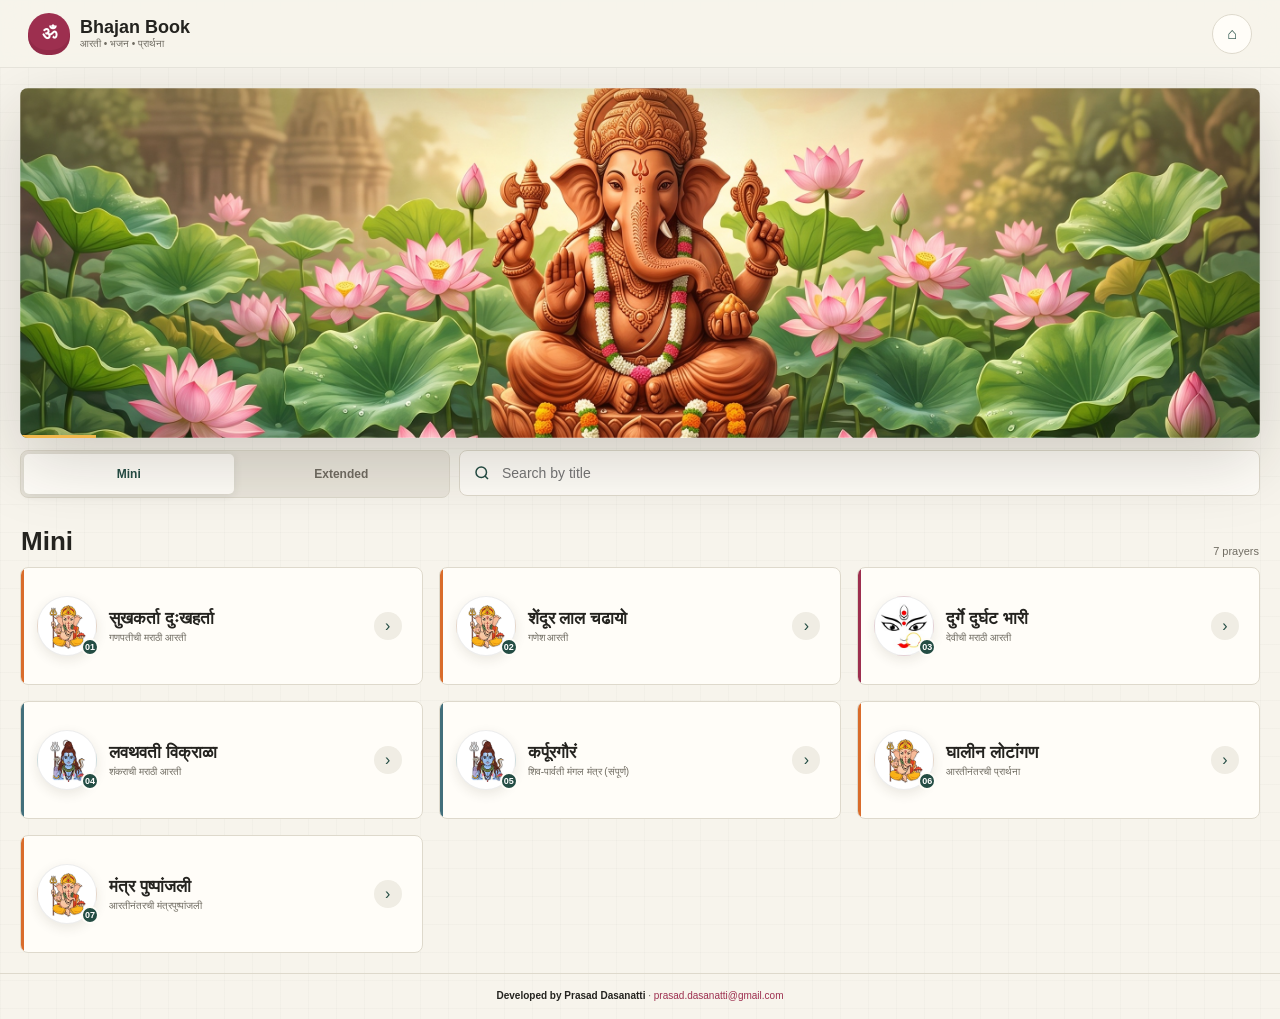
==== commit 5ec1d914: "Update search placeholder" ====
--- a/android/app/src/main/assets/index.html
+++ b/android/app/src/main/assets/index.html
@@ -34,7 +34,7 @@
 							<circle cx="11" cy="11" r="7"></circle>
 							<path d="m20 20-4-4"></path>
 						</svg>
-						<input id="search" type="search" placeholder="Search by title or language" autocomplete="off" aria-label="Search bhajans" />
+						<input id="search" type="search" placeholder="Search by title" autocomplete="off" aria-label="Search bhajans" />
 					</label>
 				</div>
 				<div class="sectionHead">
--- a/android/app/src/main/assets/css/app.css
+++ b/android/app/src/main/assets/css/app.css
@@ -1,6 +1,6 @@
 @font-face {
 	font-family: "Manrope";
-	src: url("../assets/fonts/manrope-latin.woff2") format("woff2");
+	src: url("../fonts/manrope-latin.woff2") format("woff2");
 	font-style: normal;
 	font-weight: 200 800;
 	font-display: swap;
@@ -8,7 +8,7 @@
 
 @font-face {
 	font-family: "Anek Devanagari";
-	src: url("../assets/fonts/anek-devanagari.woff2") format("woff2");
+	src: url("../fonts/anek-devanagari.woff2") format("woff2");
 	font-style: normal;
 	font-weight: 100 800;
 	font-display: swap;
@@ -16,7 +16,7 @@
 
 @font-face {
 	font-family: "Tiro Devanagari Marathi";
-	src: url("../assets/fonts/tiro-marathi-devanagari.woff2") format("woff2");
+	src: url("../fonts/tiro-marathi-devanagari.woff2") format("woff2");
 	font-style: normal;
 	font-weight: 400;
 	font-display: swap;
@@ -25,7 +25,7 @@
 
 @font-face {
 	font-family: "Tiro Devanagari Marathi";
-	src: url("../assets/fonts/tiro-marathi-latin.woff2") format("woff2");
+	src: url("../fonts/tiro-marathi-latin.woff2") format("woff2");
 	font-style: normal;
 	font-weight: 400;
 	font-display: swap;
@@ -176,11 +176,11 @@
 
 .hero {
 	position: relative;
-	min-height: 164px;
+	min-height: 264px;
 	margin-bottom: 12px;
 	overflow: hidden;
 	border-radius: 8px;
-	background: #758057 url("../assets/images/hero.jpeg") center / cover no-repeat;
+	background: #758057 url("../images/hero.jpeg") center / cover no-repeat;
 	box-shadow: var(--shadow-lg);
 }
 
@@ -331,7 +331,7 @@
 	border: 1px solid rgba(36, 35, 31, 0.08);
 	border-radius: 50%;
 	background-color: var(--card-tint, #f5e5d8);
-	background-image: var(--deity-image, url("../assets/images/om.png"));
+	background-image: var(--deity-image, url("../images/om.png"));
 	background-position: center;
 	background-repeat: no-repeat;
 	background-size: cover;
@@ -404,42 +404,42 @@
 .readerArt[data-type="durga"] {
 	--card-accent: #9d2f4f;
 	--card-tint: #f4dfe5;
-	--deity-image: url("../assets/images/durga.jpeg");
+	--deity-image: url("../images/durga.jpeg");
 }
 .card[data-type="shiva"],
 .readerArt[data-type="shiva"] {
 	--card-accent: #426f7b;
 	--card-tint: #dcebed;
-	--deity-image: url("../assets/images/shiva.png");
+	--deity-image: url("../images/shiva.png");
 }
 .card[data-type="vitthal"],
 .readerArt[data-type="vitthal"] {
 	--card-accent: #3f5d9b;
 	--card-tint: #e1e7f5;
-	--deity-image: url("../assets/images/panduranga.jpeg");
+	--deity-image: url("../images/panduranga.jpeg");
 }
 .card[data-type="hanuman"],
 .readerArt[data-type="hanuman"] {
 	--card-accent: #c24f29;
 	--card-tint: #f6e0d7;
-	--deity-image: url("../assets/images/hanuman.png");
+	--deity-image: url("../images/hanuman.png");
 }
 .card[data-type="datta"],
 .readerArt[data-type="datta"] {
 	--card-accent: #6f4b86;
 	--card-tint: #eae1ef;
-	--deity-image: url("../assets/images/datta.jpeg");
+	--deity-image: url("../images/datta.jpeg");
 }
 .card[data-type="dnyaneshwar"],
 .readerArt[data-type="dnyaneshwar"] {
 	--card-accent: #4c7452;
 	--card-tint: #e1ecdf;
-	--deity-image: url("../assets/images/om.png");
+	--deity-image: url("../images/om.png");
 }
 
 .card[data-type="ganesha"],
 .readerArt[data-type="ganesha"] {
-	--deity-image: url("../assets/images/ganesha.png");
+	--deity-image: url("../images/ganesha.png");
 }
 
 .emptyState {
@@ -605,7 +605,7 @@
 	}
 
 	.hero {
-		min-height: 250px;
+		min-height: 450px;
 	}
 
 	.collectionBar {
@@ -711,7 +711,7 @@
 		padding: 24px;
 		overflow: hidden;
 		border-radius: 8px;
-		background: #b8716c url("../assets/images/lyrics_side_bg.jpeg") center / cover no-repeat;
+		background: #b8716c url("../images/lyrics_side_bg.jpeg") center / cover no-repeat;
 		box-shadow: var(--shadow-lg);
 	}
 
@@ -731,7 +731,7 @@
 		border: 3px solid rgba(255, 255, 255, 0.72);
 		border-radius: 50%;
 		background-color: var(--card-tint, #f5e5d8);
-		background-image: var(--deity-image, url("../assets/images/om.png"));
+		background-image: var(--deity-image, url("../images/om.png"));
 		background-position: center;
 		background-repeat: no-repeat;
 		background-size: cover;
@@ -754,7 +754,7 @@
 	}
 
 	.hero {
-		min-height: 390px;
+		min-height: 490px;
 	}
 }
 
